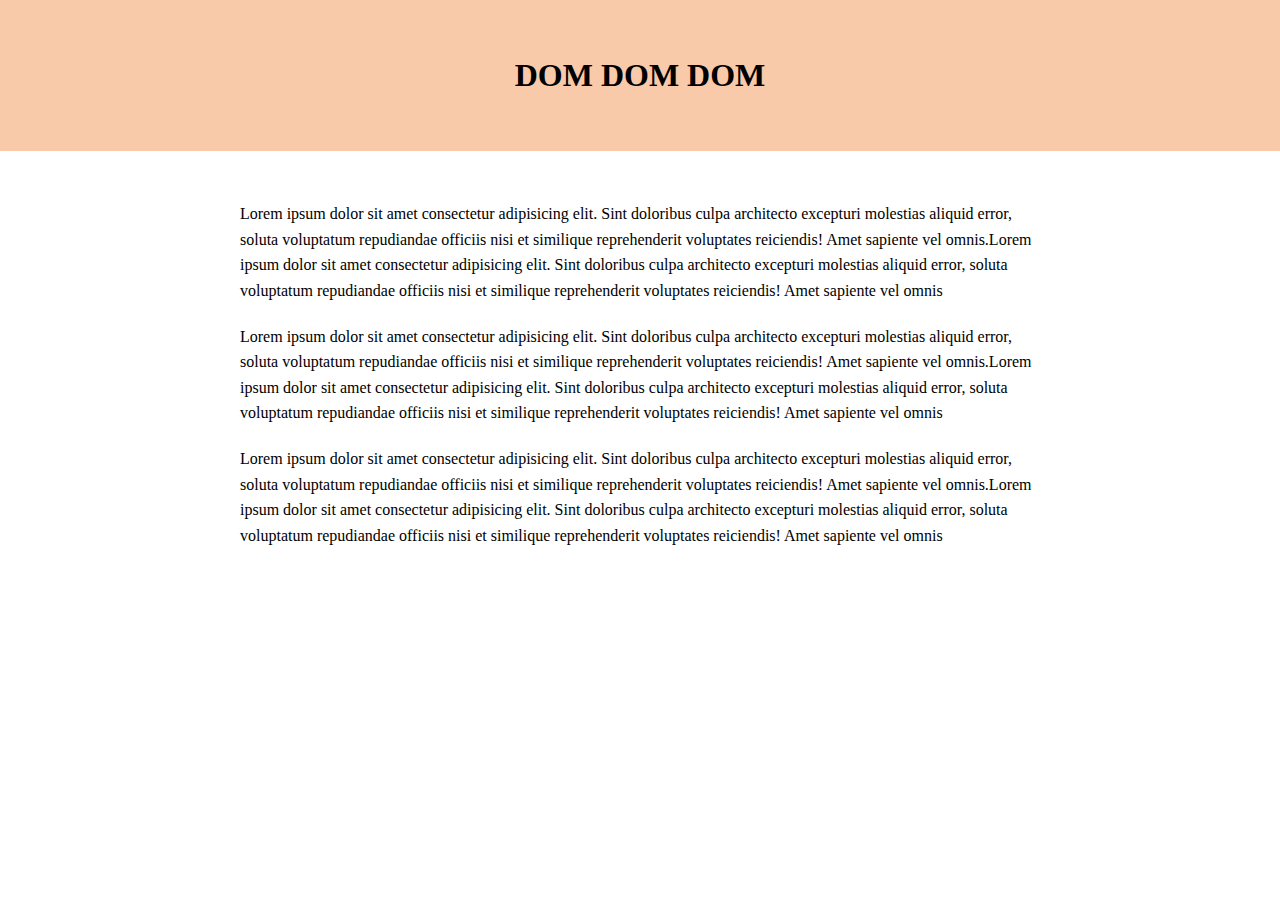
==== class-exercises/dom/index.html @ c900fa48 "b" ====
<!DOCTYPE html>
<html lang="en">

<head>
    <meta charset="UTF-8">
    <meta name="viewport" content="width=device-width, initial-scale=1.0">
    <title>DOM Javascript Tutorial</title>
    <link rel="stylesheet" href="css/style.css">
</head>

<body>
    <header>
        <h1 id="page-title">DOM DOM DOM</h1>
    </header>
    <main>
        <p class="text-block"> Lorem ipsum dolor sit amet consectetur adipisicing elit. Sint doloribus culpa architecto
            excepturi molestias aliquid error, soluta voluptatum repudiandae officiis nisi et similique reprehenderit
            voluptates reiciendis! Amet sapiente vel omnis.Lorem ipsum dolor sit amet consectetur adipisicing elit. Sint
            doloribus culpa architecto excepturi molestias aliquid error, soluta voluptatum repudiandae officiis nisi et
            similique reprehenderit voluptates reiciendis! Amet sapiente vel omnis</p>
        <p class="text-block"> Lorem ipsum dolor sit amet consectetur adipisicing elit. Sint doloribus culpa architecto
            excepturi molestias aliquid error, soluta voluptatum repudiandae officiis nisi et similique reprehenderit
            voluptates reiciendis! Amet sapiente vel omnis.Lorem ipsum dolor sit amet consectetur adipisicing elit. Sint
            doloribus culpa architecto excepturi molestias aliquid error, soluta voluptatum repudiandae officiis nisi et
            similique reprehenderit voluptates reiciendis! Amet sapiente vel omnis</p>
        <p class="text-block"> Lorem ipsum dolor sit amet consectetur adipisicing elit. Sint doloribus culpa architecto
            excepturi molestias aliquid error, soluta voluptatum repudiandae officiis nisi et similique reprehenderit
            voluptates reiciendis! Amet sapiente vel omnis.Lorem ipsum dolor sit amet consectetur adipisicing elit. Sint
            doloribus culpa architecto excepturi molestias aliquid error, soluta voluptatum repudiandae officiis nisi et
            similique reprehenderit voluptates reiciendis! Amet sapiente vel omnis</p>
    </main>

    <script src="js/main.js"></script>
    
</body>

</html>
---- class-exercises/dom/css/style.css ----
/*
CSS RESETS:
 Border box reset:
https://www.paulirish.com/2012/box-sizing-border-box-ftw/
 62.5% Fix: https: //www.aleksandrhovhannisyan.com/blog/62-5-percent-font-size-trick/
*/


html {
    box-sizing: border-box;
    font-size: 62.5%;
}


*,
*:before,
*:after {
    box-sizing: inherit;
    margin: 0;
    padding: 0;
}


html,
body {
    height: 100%;
}


body {
    font-size: 1.6rem;
    /* font-size 1.6rem is now the same as 16px */
    line-height: 1.6;
}

header {
    padding: 50px;
    background-color: rgb(249, 202, 169);
    text-align: center;
}

main {
    max-width: 800px;
    margin: 50px auto;
}

p {
    margin-top: 20px;
}
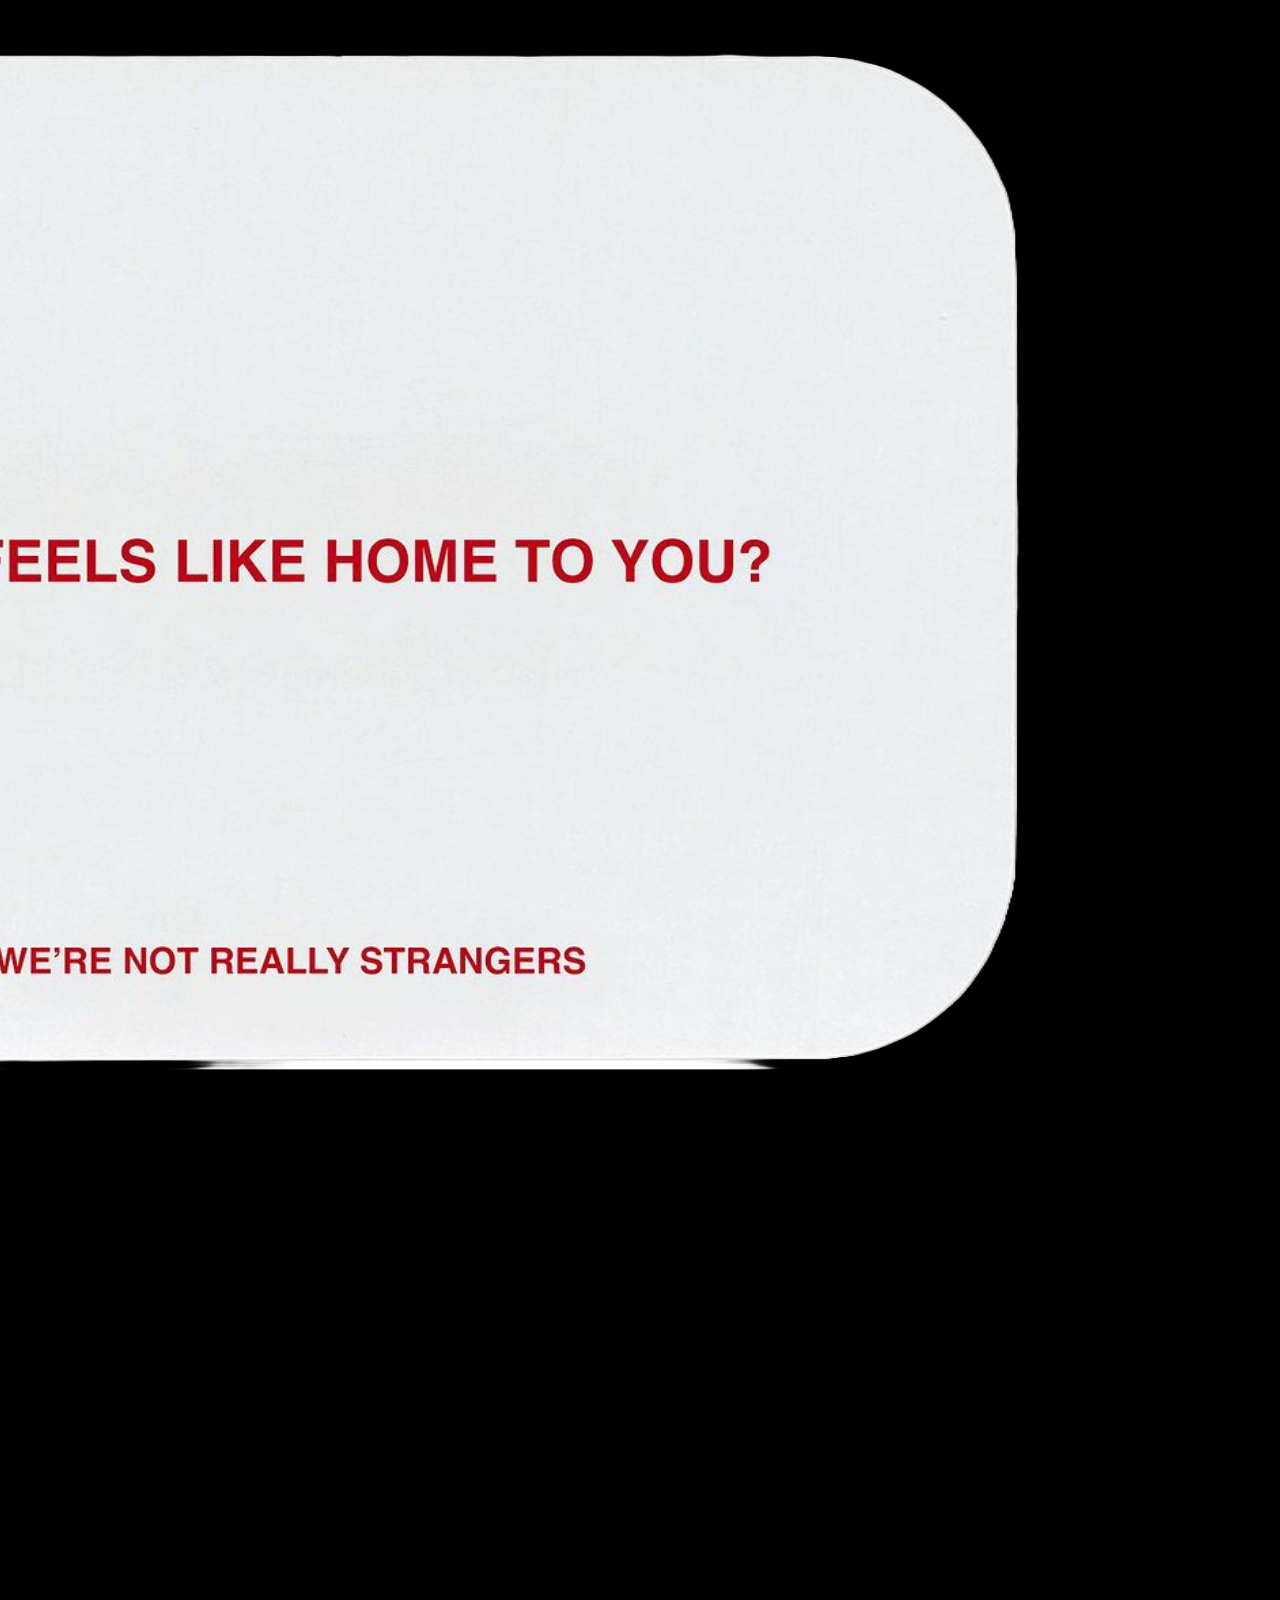
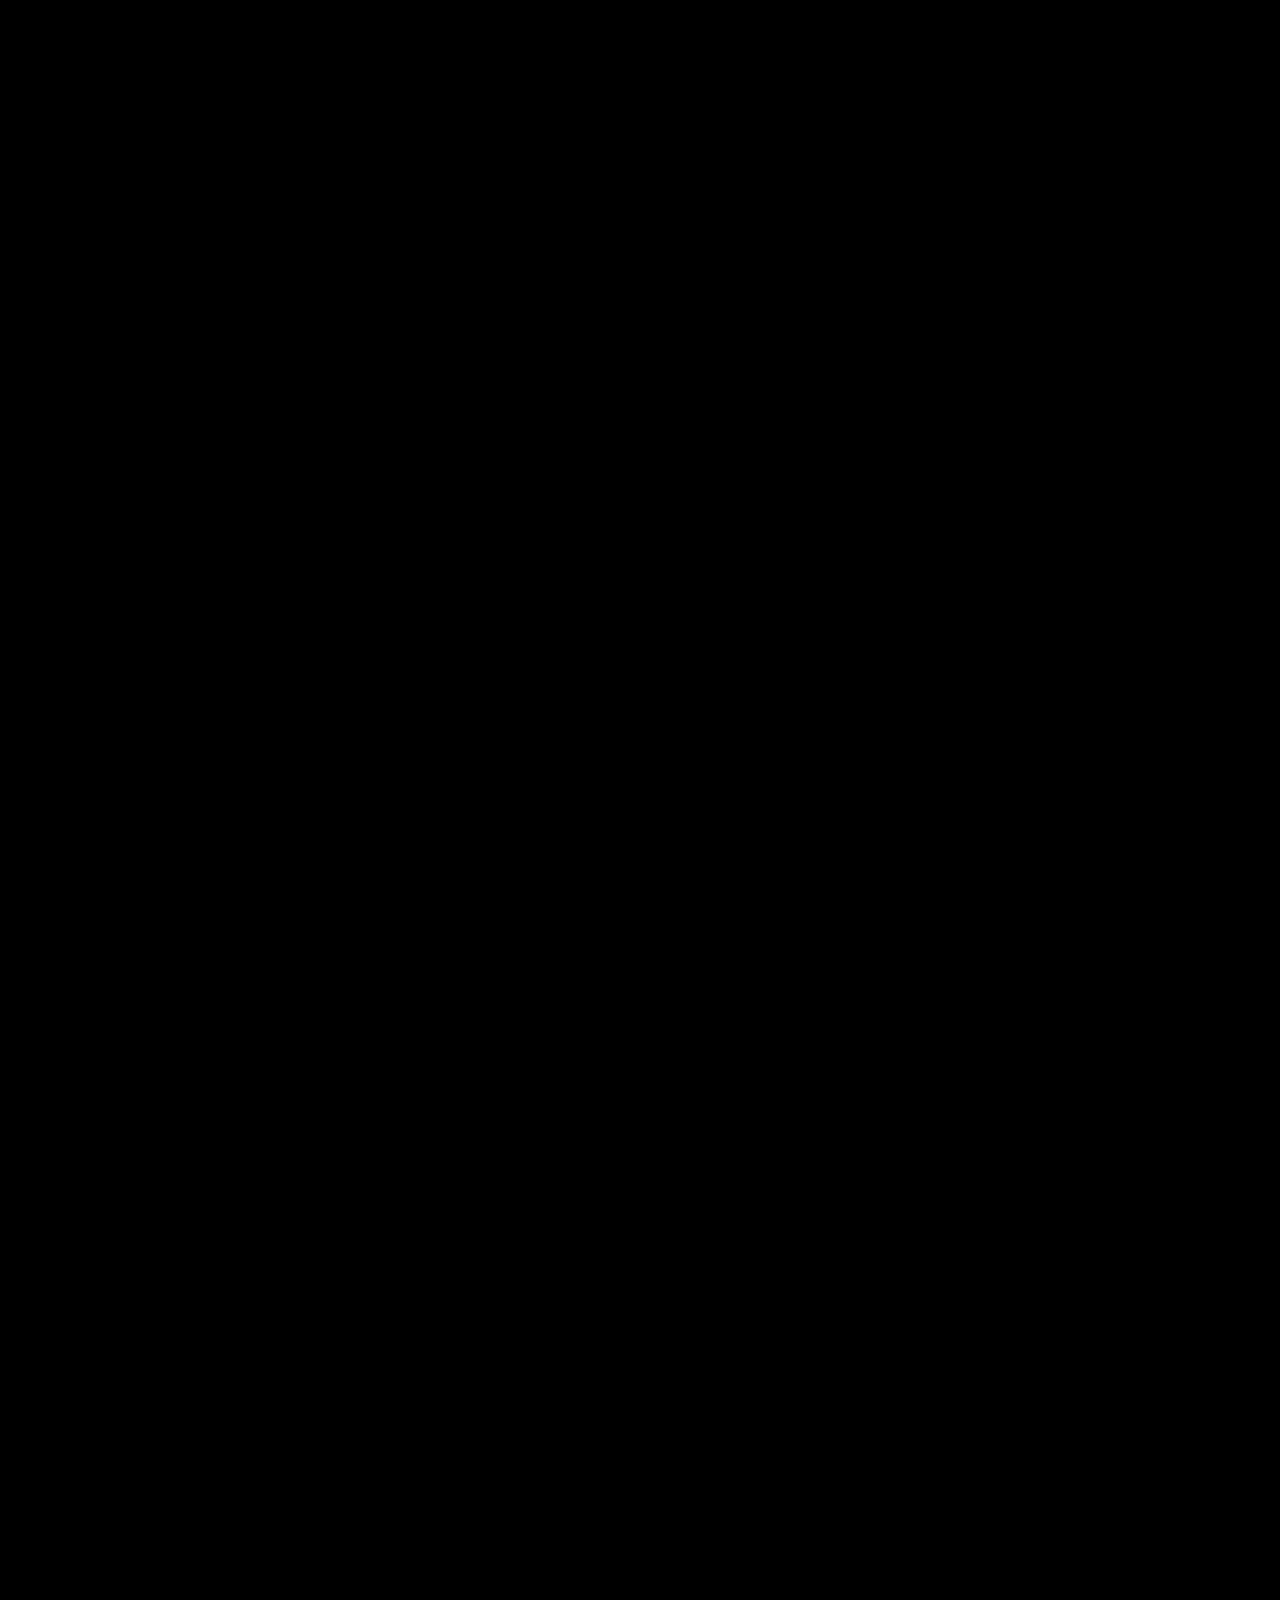
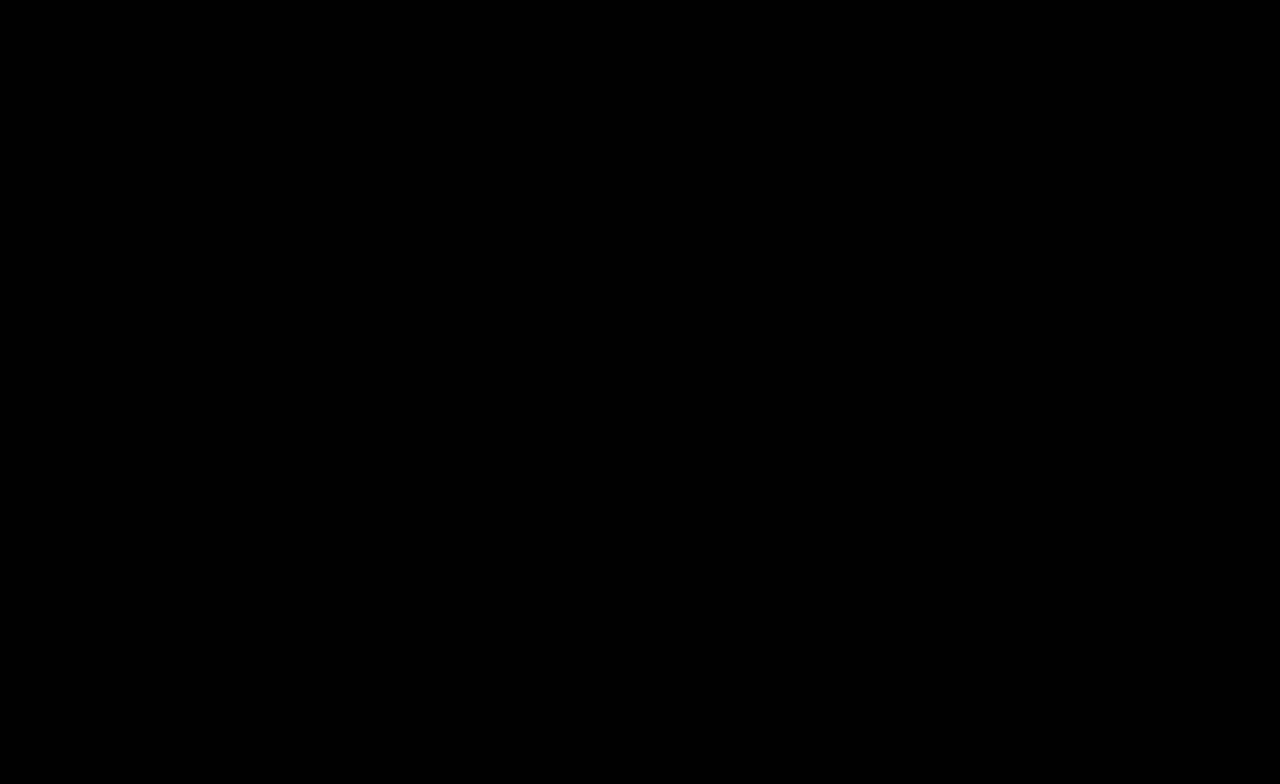
==== commit e0dd9fe8: "hh" ====
--- a/class-exercises/dom/index.html
+++ b/class-exercises/dom/index.html
@@ -9,29 +9,33 @@
 </head>
 
 <body>
-    <header>
-        <h1 id="page-title">DOM DOM DOM</h1>
-    </header>
     <main>
-        <p class="text-block"> Lorem ipsum dolor sit amet consectetur adipisicing elit. Sint doloribus culpa architecto
-            excepturi molestias aliquid error, soluta voluptatum repudiandae officiis nisi et similique reprehenderit
-            voluptates reiciendis! Amet sapiente vel omnis.Lorem ipsum dolor sit amet consectetur adipisicing elit. Sint
-            doloribus culpa architecto excepturi molestias aliquid error, soluta voluptatum repudiandae officiis nisi et
-            similique reprehenderit voluptates reiciendis! Amet sapiente vel omnis</p>
-        <p class="text-block"> Lorem ipsum dolor sit amet consectetur adipisicing elit. Sint doloribus culpa architecto
-            excepturi molestias aliquid error, soluta voluptatum repudiandae officiis nisi et similique reprehenderit
-            voluptates reiciendis! Amet sapiente vel omnis.Lorem ipsum dolor sit amet consectetur adipisicing elit. Sint
-            doloribus culpa architecto excepturi molestias aliquid error, soluta voluptatum repudiandae officiis nisi et
-            similique reprehenderit voluptates reiciendis! Amet sapiente vel omnis</p>
-        <p class="text-block"> Lorem ipsum dolor sit amet consectetur adipisicing elit. Sint doloribus culpa architecto
-            excepturi molestias aliquid error, soluta voluptatum repudiandae officiis nisi et similique reprehenderit
-            voluptates reiciendis! Amet sapiente vel omnis.Lorem ipsum dolor sit amet consectetur adipisicing elit. Sint
-            doloribus culpa architecto excepturi molestias aliquid error, soluta voluptatum repudiandae officiis nisi et
-            similique reprehenderit voluptates reiciendis! Amet sapiente vel omnis</p>
+        <div class="image-div" id="image-0">
+            <img src="images/img-0.png" alt="image 1">
+        </div>
+        <div class="image-div hidden" id="image-1">
+            <img src="images/img-1.png" alt="image 1">
+        </div>
+        <div class="image-div hidden" id="image-2">
+            <img src="images/img-2.png" alt="image 2">
+        </div>
+        <div class="image-div hidden" id="image-3">
+            <img src="images/img-3.png" alt="image 3">
+        </div>
+        <div class="image-div hidden" id="image-4">
+            <img src="images/img-4.png" alt="image 4">
+        </div>
+        <div class="image-div hidden" id="image-5">
+            <img src="images/img-5.png" alt="image 5">
+        </div>
+        <div class="image-div hidden" id="image-6">
+            <img src="images/img-6.png" alt="image 6">
+        </div>
+
     </main>
 
     <script src="js/main.js"></script>
-    
+
 </body>
 
 </html>--- a/class-exercises/dom/css/style.css
+++ b/class-exercises/dom/css/style.css
@@ -31,6 +31,8 @@
     font-size: 1.6rem;
     /* font-size 1.6rem is now the same as 16px */
     line-height: 1.6;
+    background-color: black;
+    color: white;
 }
 
 header {
@@ -39,11 +41,28 @@
     text-align: center;
 }
 
-main {
-    max-width: 800px;
-    margin: 50px auto;
+main {}
+
+.image-div {
+    display: inline-block;
 }
 
-p {
-    margin-top: 20px;
+.hidden {
+    visibility: hidden;
+}
+
+#image-0 {
+    position: absolute;
+    top: 50px;
+    right: 20vw;
+}
+#image-1 {
+    position: absolute;
+    top: 250px;
+    left: 20vw;
+}
+#image-3 {
+    position: fixed;
+    top: 20px;
+    left: 150px;
 }